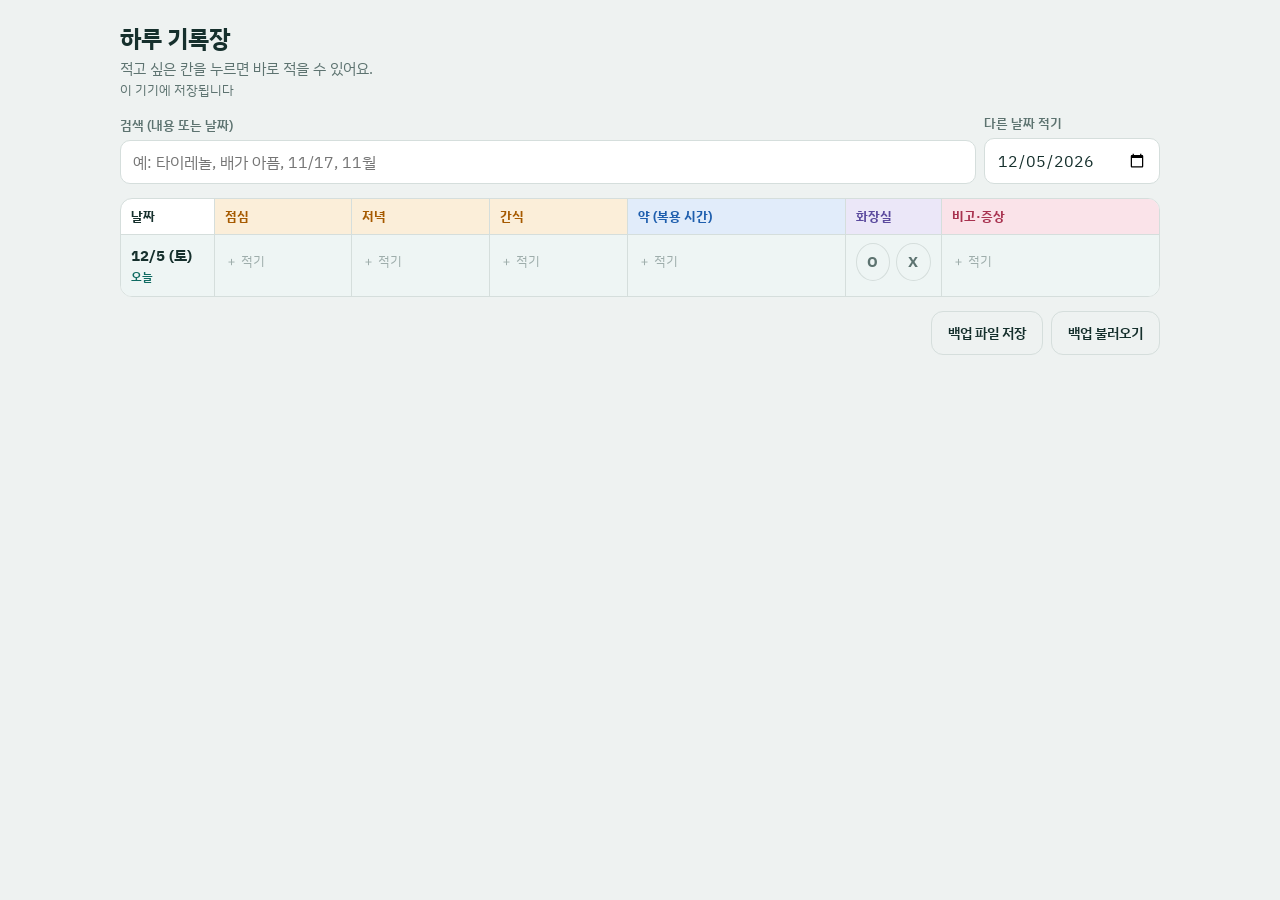
==== index.html @ b30da961 "하루 기록장 PWA 추가 식사·약·화장실·비고를 날짜별 표로 적는 설치형 웹앱. 기록은 기기 안에만 저장되고 오프라인에서 열린다.  Co-Authored-By: Claude Fab" ====
<!doctype html>
<html lang="ko">
<head>
<meta charset="utf-8">
<meta name="viewport" content="width=device-width,initial-scale=1,viewport-fit=cover">
<title>하루 기록장</title>
<meta name="description" content="식사, 약, 화장실, 비고를 날짜별 표로 적는 기록장">
<link rel="manifest" href="manifest.webmanifest">
<meta name="theme-color" content="#eef2f1" media="(prefers-color-scheme: light)">
<meta name="theme-color" content="#101a19" media="(prefers-color-scheme: dark)">
<meta name="apple-mobile-web-app-capable" content="yes">
<meta name="apple-mobile-web-app-title" content="하루 기록장">
<link rel="apple-touch-icon" href="icon-192.png">
<link rel="icon" href="icon-192.png">
<link rel="stylesheet" href="https://fonts.googleapis.com/css2?family=IBM+Plex+Sans+KR:wght@400;500;600;700&display=swap">
<style>
:root { padding: env(safe-area-inset-top, 0px) 0 env(safe-area-inset-bottom, 0px); }
body { margin: 0; }
[hidden] { display: none !important; }
.backup { justify-content: flex-end; }
.backup .ghost { height: 44px; font-size: 0.875rem; }
</style>
</head>
<body>
<style>
/* 레이아웃: 표 하나가 전부 — 하루가 한 줄, 칸을 누르면 그 칸에 적는다. 좁은 화면에서는 하루가 카드 한 장. */
:root {
  --bg: #eef2f1;
  --surface: #ffffff;
  --ink: #16302d;
  --muted: #5d7370;
  --line: #d5dedc;
  --accent: #0f6b62;
  --accent-ink: #ffffff;
  --meal: #a65a00;
  --meal-bg: #fbeed9;
  --med: #1f5fae;
  --med-bg: #e1ecfa;
  --wc: #5b4a9e;
  --wc-bg: #ebe7f8;
  --note: #a8324f;
  --note-bg: #fae3e9;
  --danger: #b3261e;
  --font: "IBM Plex Sans KR", "Apple SD Gothic Neo", "Malgun Gothic", system-ui, sans-serif;
}
@media (prefers-color-scheme: dark) {
  :root:not([data-theme="light"]) {
    --bg: #101a19; --surface: #192725; --ink: #e4eeec; --muted: #94aaa6; --line: #2c3f3c;
    --accent: #55c4b6; --accent-ink: #06211e;
    --meal: #f0b45e; --meal-bg: #3a2c12; --med: #8ab8f5; --med-bg: #172c47;
    --wc: #b9aaf2; --wc-bg: #2a2447;
    --note: #f29bb0; --note-bg: #42202a; --danger: #ff8a80; color-scheme: dark;
  }
}
:root[data-theme="dark"] {
  --bg: #101a19; --surface: #192725; --ink: #e4eeec; --muted: #94aaa6; --line: #2c3f3c;
  --accent: #55c4b6; --accent-ink: #06211e;
  --meal: #f0b45e; --meal-bg: #3a2c12; --med: #8ab8f5; --med-bg: #172c47;
  --wc: #b9aaf2; --wc-bg: #2a2447;
  --note: #f29bb0; --note-bg: #42202a; --danger: #ff8a80; color-scheme: dark;
}
* { box-sizing: border-box; }
body {
  background: var(--bg); color: var(--ink); font-family: var(--font);
  font-size: 16px; line-height: 1.5;
  padding-block: 20px 48px;
  padding-left: max(16px, env(safe-area-inset-left, 0px));
  padding-right: max(16px, env(safe-area-inset-right, 0px));
}
.wrap { max-width: 1040px; margin: 0 auto; display: flex; flex-direction: column; gap: 14px; }
button, input, textarea { font: inherit; color: inherit; }
button { cursor: pointer; }
:focus-visible { outline: 2px solid var(--accent); outline-offset: 2px; }

header h1 { margin: 0; font-size: 1.5rem; font-weight: 700; letter-spacing: -0.01em; }
.hint { margin: 2px 0 0; color: var(--muted); font-size: 0.9375rem; }
.status { font-size: 0.8125rem; color: var(--muted); min-height: 1.2em; }
.status.warn { color: var(--danger); }

.tools { display: flex; gap: 8px; flex-wrap: wrap; align-items: end; }
.field { display: flex; flex-direction: column; gap: 4px; min-width: 0; }
.field.grow { flex: 1 1 200px; }
label, .lbl { font-size: 0.8125rem; font-weight: 600; color: var(--muted); }
input[type="text"], input[type="time"], input[type="date"], input[type="search"], textarea {
  width: 100%; min-height: 44px; padding: 9px 12px; border-radius: 10px;
  border: 1px solid var(--line); background: var(--surface);
}
input[type="time"], input[type="date"] { width: auto; min-width: 11em; font-variant-numeric: tabular-nums; }
textarea { resize: vertical; }

/* 표 */
.tablewrap { border: 1px solid var(--line); border-radius: 12px; background: var(--surface); overflow: hidden; }
table { border-collapse: collapse; width: 100%; table-layout: fixed; font-size: 0.9375rem; }
th, td { text-align: left; vertical-align: top; border-top: 1px solid var(--line); border-left: 1px solid var(--line); padding: 0; }
thead th { border-top: 0; padding: 8px 10px; font-size: 0.8125rem; font-weight: 700; }
th:first-child, td:first-child { border-left: 0; }
col.c-date { width: 6.2em; } col.c-wc { width: 6.4em; } col.c-med { width: 21%; } col.c-note { width: 21%; }
th.h-meal { color: var(--meal); background: var(--meal-bg); }
th.h-med { color: var(--med); background: var(--med-bg); }
th.h-wc { color: var(--wc); background: var(--wc-bg); }
th.h-note { color: var(--note); background: var(--note-bg); }
tbody th { padding: 10px; font-weight: 700; font-variant-numeric: tabular-nums; white-space: nowrap; }
tbody th small { display: block; font-size: 0.75rem; font-weight: 600; color: var(--accent); }
tr.today th, tr.today td { background: color-mix(in srgb, var(--accent) 7%, var(--surface)); }
.cell {
  display: block; width: 100%; min-height: 52px; height: 100%; padding: 8px 10px; text-align: left;
  border: 0; background: none; overflow-wrap: anywhere;
}
.cell:hover { background: color-mix(in srgb, var(--accent) 10%, transparent); }
.cell div + div { margin-top: 4px; }
.cell .t { font-variant-numeric: tabular-nums; font-weight: 600; color: var(--muted); margin-right: 4px; }
.cell .plus { color: var(--muted); opacity: .55; font-size: 0.8125rem; }
td.note .cell { color: var(--note); }
.ox { display: flex; gap: 6px; padding: 8px 10px; }
.ox button {
  width: 38px; height: 38px; border-radius: 50%; border: 1px solid var(--line); background: transparent;
  font-weight: 700; color: var(--muted);
}
.ox button[aria-pressed="true"] { background: var(--wc); border-color: var(--wc); color: var(--surface); }
.ox button[data-ox="X"][aria-pressed="true"] { background: var(--note); border-color: var(--note); }
.empty { color: var(--muted); font-size: 0.9375rem; padding: 12px; margin: 0; }
.linkbtn { border: 0; background: none; padding: 8px 0; color: var(--accent); font-weight: 600; font-size: 0.875rem; align-self: flex-start; }

/* 좁은 화면: 하루가 카드 한 장 */
@media (max-width: 700px) {
  .tablewrap { border: 0; background: none; border-radius: 0; overflow: visible; }
  table, tbody, tr, td, tbody th { display: block; }
  thead, colgroup { display: none; }
  tr { background: var(--surface); border: 1px solid var(--line); border-radius: 12px; overflow: hidden; margin-bottom: 12px; }
  th, td { border-left: 0; }
  tbody th { border-top: 0; font-size: 1rem; }
  tbody th small { display: inline; margin-left: 6px; }
  td { display: grid; grid-template-columns: 4.6em 1fr; align-items: stretch; }
  td::before { content: attr(data-label); padding: 10px; font-size: 0.8125rem; font-weight: 700; }
  td.meal::before { color: var(--meal); background: var(--meal-bg); }
  td.med::before { color: var(--med); background: var(--med-bg); }
  td.wc::before { color: var(--wc); background: var(--wc-bg); }
  td.note::before { color: var(--note); background: var(--note-bg); }
  .cell { min-height: 44px; }
}

/* 입력 창 */
dialog {
  border: 1px solid var(--line); border-radius: 16px; padding: 20px; width: min(460px, calc(100% - 32px));
  background: var(--surface); color: var(--ink); max-height: calc(100% - 32px); overflow-y: auto;
}
dialog::backdrop { background: rgba(8, 20, 18, .55); }
dialog h2 { margin: 0 0 12px; font-size: 1.125rem; font-weight: 700; text-wrap: balance; }
dialog h2 small { display: block; font-size: 0.8125rem; font-weight: 600; color: var(--muted); }
dialog input, dialog textarea { background: var(--bg); }
form { display: flex; flex-direction: column; gap: 12px; }
.row { display: flex; gap: 8px; align-items: end; flex-wrap: wrap; }
.chips { display: flex; flex-wrap: wrap; gap: 6px; }
.chip {
  min-height: 36px; padding: 4px 12px; border-radius: 18px; border: 1px solid var(--line);
  background: transparent; font-size: 0.875rem; color: var(--muted);
}
.chip[aria-pressed="true"] { background: var(--ink); color: var(--surface); border-color: var(--ink); }
.primary { height: 48px; border: 0; border-radius: 12px; background: var(--accent); color: var(--accent-ink); font-weight: 700; flex: 1; }
.ghost { height: 48px; padding: 0 16px; border-radius: 12px; border: 1px solid var(--line); background: transparent; font-weight: 600; }
.have { list-style: none; margin: 0 0 14px; padding: 0; border: 1px solid var(--line); border-radius: 10px; }
.have li { display: flex; gap: 10px; align-items: baseline; padding: 8px 12px; border-top: 1px solid var(--line); }
.have li:first-child { border-top: 0; }
.have .what { flex: 1; min-width: 0; overflow-wrap: anywhere; }
.have .what small { display: block; color: var(--note); }
.have button { border: 0; background: none; padding: 4px 0; font-size: 0.8125rem; color: var(--muted); text-decoration: underline; text-underline-offset: 3px; white-space: nowrap; }
.have button.sure { color: var(--danger); font-weight: 700; }
</style>

<div class="wrap">
  <header>
    <h1>하루 기록장</h1>
    <p class="hint">적고 싶은 칸을 누르면 바로 적을 수 있어요.</p>
    <div class="status" id="status" role="status">기록을 불러오는 중…</div>
  </header>

  <div class="tools">
    <div class="field grow">
      <label for="q">검색 (내용 또는 날짜)</label>
      <input type="search" id="q" placeholder="예: 타이레놀, 배가 아픔, 11/17, 11월">
    </div>
    <div class="field">
      <label for="addDate">다른 날짜 적기</label>
      <input type="date" id="addDate">
    </div>
  </div>

  <div id="table"></div>
  <div class="tools backup">
    <button class="ghost" type="button" id="exportBtn">백업 파일 저장</button>
    <button class="ghost" type="button" id="importBtn">백업 불러오기</button>
    <input type="file" id="importFile" accept="application/json,.json" hidden>
  </div>
  <button class="linkbtn" id="more" type="button" hidden>이전 기록 더 보기</button>
</div>

<dialog id="dlg" aria-labelledby="dlgTitle">
  <h2 id="dlgTitle"></h2>
  <ul class="have" id="have" hidden></ul>
  <form id="form" autocomplete="off">
    <div class="row" id="medRow">
      <div class="field">
        <label for="fTime">복용 시간</label>
        <input type="time" id="fTime">
      </div>
      <div class="field grow">
        <span class="lbl" id="subLbl">복용 시점 (선택)</span>
        <div class="chips" id="subChips" role="group" aria-labelledby="subLbl"></div>
      </div>
    </div>
    <div class="field">
      <label for="fText" id="textLbl">먹은 것</label>
      <input type="text" id="fText" maxlength="300">
      <div class="chips" id="recent" aria-label="자주 쓰는 항목"></div>
    </div>
    <div class="field" id="memoField">
      <label for="fMemo">비고 (선택)</label>
      <textarea id="fMemo" rows="2" maxlength="500"></textarea>
    </div>
    <div class="row">
      <button class="primary" type="submit" id="submitBtn">저장</button>
      <button class="ghost" type="button" id="closeBtn">닫기</button>
    </div>
  </form>
</dialog>

<script>
(() => {
  const $ = (id) => document.getElementById(id);
  const SLOTS = ["점심", "저녁", "간식"];
  const SLOT_TIME = { 아침: "08:00", 점심: "12:30", 저녁: "18:30", 간식: "15:30" };
  const MED_SUBS = ["식전", "식후", "취침 전"];
  const DAYS = ["일", "월", "화", "수", "목", "금", "토"];
  const LS_KEY = "daily-log-v1";

  const pad = (n) => String(n).padStart(2, "0");
  const ymd = (d) => `${d.getFullYear()}-${pad(d.getMonth() + 1)}-${pad(d.getDate())}`;
  const parse = (s) => { const [y, m, d] = s.split("-").map(Number); return new Date(y, m - 1, d); };
  const nowHM = () => { const d = new Date(); return `${pad(d.getHours())}:${pad(d.getMinutes())}`; };
  const niceDate = (s) => { const d = parse(s); return `${d.getMonth() + 1}월 ${d.getDate()}일 ${DAYS[d.getDay()]}요일`; };
  const esc = (s) => String(s ?? "").replace(/[&<>"']/g, (c) => ({ "&": "&amp;", "<": "&lt;", ">": "&gt;", '"': "&quot;", "'": "&#39;" }[c]));
  const mealSlot = (hm) => { const h = +hm.slice(0, 2); return h < 15 ? "점심" : h < 21 ? "저녁" : "간식"; };
  // 날짜 검색용: 2026-11-17, 2026.11.17, 11/17, 11-17, 11.17, 11월17일, 화요일
  const dateWords = (s) => { const d = parse(s), m = d.getMonth() + 1, n = d.getDate(); return `${s} ${s.replace(/-/g, ".")} ${s.replace(/-/g, "/")} ${m}/${n} ${m}-${n} ${m}.${n} ${pad(m)}/${pad(n)} ${pad(m)}.${pad(n)} ${d.getFullYear()}년${m}월${n}일 ${DAYS[d.getDay()]}요일`; };
  const slotOf = (e) => SLOTS.includes(e.sub) ? e.sub : mealSlot(e.time || "12:00");

  const state = {
    days: {},          // "YYYY-MM-DD" -> { entries:[{id,type,time,sub,text,memo}], toilet:"O"|"X"|"" }
    extra: new Set(),  // 기록은 없지만 표에 띄워 둔 날짜
    shown: 31,
    col: null,         // db collection, null이면 이 기기에만 저장
    dlg: null,         // { date, kind:"meal"|"med"|"note", slot, sub, editId, confirmId }
  };
  const dirty = new Map();
  let chain = Promise.resolve();
  const day = (date) => state.days[date] || { entries: [], toilet: "" };
  const hasData = (d) => d.entries.length > 0 || !!d.toilet;

  /* ---------- 저장 ---------- */
  function setStatus(msg, warn) { const el = $("status"); el.textContent = msg; el.classList.toggle("warn", !!warn); }

  function commit(date, d) {
    if (hasData(d)) state.days[date] = d; else { delete state.days[date]; state.extra.add(date); }
    const body = hasData(d) ? { date, entries: d.entries.map((e) => ({ ...e })), toilet: d.toilet || "" } : null;
    render();
    if (!state.col) {
      try { localStorage.setItem(LS_KEY, JSON.stringify(state.days)); setStatus("저장됨 · 이 기기에 보관"); }
      catch { setStatus("저장하지 못했어요. 브라우저 저장 공간을 확인해 주세요.", true); }
      return;
    }
    dirty.set(date, (dirty.get(date) || 0) + 1);
    setStatus("저장 중…");
    chain = chain.then(async () => {
      const ref = state.col.doc(date);
      const write = () => body ? ref.set(body) : ref.delete();
      try {
        try { await write(); }
        catch (e) { if (e && e.code === "unavailable") { await new Promise((r) => setTimeout(r, 800 + Math.random() * 800)); await write(); } else throw e; }
        setStatus("저장됨");
      } catch (e) {
        const c = e && e.code;
        setStatus(c === "quota_exceeded" ? "저장 공간이 가득 찼어요. 오래된 기록을 지워 주세요."
          : c === "invalid_argument" ? "이 계정으로는 저장할 수 없어요. 편집 권한이 필요합니다."
          : "저장하지 못했어요. 연결을 확인하고 다시 시도해 주세요.", true);
      } finally {
        const n = (dirty.get(date) || 1) - 1;
        n ? dirty.set(date, n) : dirty.delete(date);
      }
    });
  }

  const normalize = (raw) => ({
    entries: Array.isArray(raw && raw.entries) ? raw.entries.map((e) => ({ ...e })) : (Array.isArray(raw) ? raw.map((e) => ({ ...e })) : []),
    toilet: raw && (raw.toilet === "O" || raw.toilet === "X") ? raw.toilet : "",
  });

  async function boot() {
    let db = null, uid = null;
    try {
      if (window.claude && window.claude.use) {
        const [d, u] = await Promise.all([window.claude.use("db"), window.claude.use("user")]);
        uid = u ? await u.id() : null;
        db = d;
      }
    } catch { /* 아래에서 기기 저장으로 대체 */ }

    if (db && uid) {
      state.col = db.collection("data/users/" + uid);
      const timer = setTimeout(() => setStatus("아직 기록을 불러오지 못했어요. 연결을 확인해 주세요.", true), 10000);
      state.col.onSnapshot((snap) => {
        if (!snap.metadata.fromCache) { clearTimeout(timer); if (!dirty.size) setStatus("저장됨"); }
        const next = {};
        snap.docs.forEach((doc) => { const d = normalize(doc.data()); if (hasData(d)) next[doc.id] = d; });
        dirty.forEach((_, date) => { if (state.days[date]) next[date] = state.days[date]; else delete next[date]; });
        state.days = next;
        render();
        if (state.dlg && $("dlg").open) renderHave();
      }, () => { clearTimeout(timer); setStatus("기록을 불러올 수 없어요. 페이지를 다시 열어 주세요.", true); });
    } else {
      try {
        const raw = JSON.parse(localStorage.getItem(LS_KEY) || "{}") || {};
        Object.keys(raw).forEach((k) => { const d = normalize(raw[k]); if (hasData(d)) state.days[k] = d; });
      } catch { state.days = {}; }
      setStatus("이 기기에 저장됩니다");
      render();
    }
  }

  /* ---------- 표 ---------- */
  function render() {
    const today = ymd(new Date());
    const q = $("q").value.trim().toLowerCase();
    const set = new Set([today, ...state.extra, ...Object.keys(state.days)]);
    let dates = [...set].sort().reverse();
    if (q) dates = dates.filter((d) => dateWords(d).includes(q.replace(/\s+/g, "")) || day(d).entries.some((e) => `${e.text} ${e.memo || ""} ${e.sub || ""}`.toLowerCase().includes(q)));
    const total = dates.length;
    dates = dates.slice(0, state.shown);
    $("more").hidden = total <= state.shown;

    if (!dates.length) { $("table").innerHTML = `<p class="empty">검색 결과가 없어요.</p>`; return; }

    const plus = `<span class="plus">＋ 적기</span>`;
    const cellBtn = (date, key, label, items) =>
      `<button type="button" class="cell" data-date="${date}" data-cell="${key}" aria-label="${niceDate(date)} ${label} 적기">${items.length ? items.map((x) => `<div>${x}</div>`).join("") : plus}</button>`;

    const rows = dates.map((date) => {
      const d = day(date);
      const meals = { 점심: [], 저녁: [], 간식: [] }, meds = [], notes = [];
      d.entries.forEach((e) => {
        if (e.type === "meal") meals[slotOf(e)].push(esc(e.text));
        else if (e.type === "med") meds.push(`<span class="t">${esc(e.time)}</span>${esc(e.text)}${e.sub ? ` (${esc(e.sub)})` : ""}`);
        else notes.push(esc(e.text));
        if (e.memo) notes.push(`${esc(e.text)} → ${esc(e.memo)}`);
      });
      const dt = parse(date);
      return `<tr class="${date === today ? "today" : ""}">
        <th scope="row">${dt.getMonth() + 1}/${dt.getDate()} (${DAYS[dt.getDay()]})${date === today ? "<small>오늘</small>" : ""}</th>
        ${SLOTS.map((s) => `<td class="meal" data-label="${s}">${cellBtn(date, "meal:" + s, s, meals[s])}</td>`).join("")}
        <td class="med" data-label="약">${cellBtn(date, "med", "약", meds)}</td>
        <td class="wc" data-label="화장실"><div class="ox" role="group" aria-label="${niceDate(date)} 화장실">
          <button type="button" data-date="${date}" data-ox="O" aria-pressed="${d.toilet === "O"}" aria-label="갔음">O</button>
          <button type="button" data-date="${date}" data-ox="X" aria-pressed="${d.toilet === "X"}" aria-label="못 감">X</button>
        </div></td>
        <td class="note" data-label="비고">${cellBtn(date, "note", "비고", notes)}</td>
      </tr>`;
    });

    $("table").innerHTML = `<div class="tablewrap"><table>
      <colgroup><col class="c-date"><col><col><col><col class="c-med"><col class="c-wc"><col class="c-note"></colgroup>
      <thead><tr><th>날짜</th>${SLOTS.map((s) => `<th class="h-meal">${s}</th>`).join("")}<th class="h-med">약 (복용 시간)</th><th class="h-wc">화장실</th><th class="h-note">비고·증상</th></tr></thead>
      <tbody>${rows.join("")}</tbody></table></div>`;
  }

  $("table").addEventListener("click", (ev) => {
    const ox = ev.target.closest("[data-ox]");
    if (ox) {
      const d = day(ox.dataset.date);
      commit(ox.dataset.date, { entries: d.entries, toilet: d.toilet === ox.dataset.ox ? "" : ox.dataset.ox });
      return;
    }
    const c = ev.target.closest("[data-cell]"); if (!c) return;
    const [kind, slot] = c.dataset.cell.split(":");
    openDlg(c.dataset.date, kind, slot || "");
  });
  $("q").addEventListener("input", () => { state.shown = 31; render(); });
  $("more").addEventListener("click", () => { state.shown += 31; render(); });
  $("addDate").addEventListener("change", (ev) => {
    const v = ev.target.value; if (!/^\d{4}-\d{2}-\d{2}$/.test(v)) return;
    state.extra.add(v); $("q").value = ""; state.shown = Math.max(state.shown, 400); ev.target.value = ymd(new Date());
    render();
    const btn = document.querySelector(`.cell[data-date="${v}"]`);
    if (btn) btn.closest("tr").scrollIntoView({ block: "center", behavior: "smooth" });
  });

  /* ---------- 입력 창 ---------- */
  const inCell = (e) => {
    const g = state.dlg;
    return g.kind === "meal" ? e.type === "meal" && slotOf(e) === g.slot : e.type === g.kind;
  };

  function openDlg(date, kind, slot) {
    state.dlg = { date, kind, slot, sub: "", editId: null, confirmId: null };
    const name = kind === "meal" ? slot : kind === "med" ? "약" : "비고·증상";
    $("dlgTitle").innerHTML = `<small>${niceDate(date)}</small>${name}`;
    $("textLbl").textContent = kind === "meal" ? "먹은 것" : kind === "med" ? "약 이름" : "내용";
    $("fText").placeholder = kind === "meal" ? "예: 김치찌개, 밥 반 공기" : kind === "med" ? "예: 타이레놀 1정" : "예: 오후부터 두통";
    $("fMemo").placeholder = kind === "meal" ? "예: 먹고 배가 아픔" : "예: 먹고 메스꺼움";
    $("medRow").hidden = kind !== "med";
    $("memoField").hidden = kind === "note";
    clearForm();
    renderHave(); renderRecent();
    $("dlg").showModal();
    $("fText").focus();
  }

  function clearForm() {
    const g = state.dlg;
    g.editId = null; g.sub = "";
    $("fText").value = ""; $("fMemo").value = "";
    $("fTime").value = nowHM();
    $("submitBtn").textContent = "저장";
    renderSubs();
  }
  function renderSubs() {
    $("subChips").innerHTML = MED_SUBS.map((s) => `<button type="button" class="chip" data-sub="${s}" aria-pressed="${s === state.dlg.sub}">${s}</button>`).join("");
  }
  function renderHave() {
    const g = state.dlg, list = day(g.date).entries.filter(inCell);
    $("have").hidden = !list.length;
    $("have").innerHTML = list.map((e) => `<li>
      <span class="what">${e.type === "med" ? `<b>${esc(e.time)}</b> ` : ""}${esc(e.text)}${e.type === "med" && e.sub ? ` (${esc(e.sub)})` : ""}${e.memo ? `<small>비고: ${esc(e.memo)}</small>` : ""}</span>
      <button type="button" data-edit="${esc(e.id)}">수정</button>
      <button type="button" data-del="${esc(e.id)}" class="${g.confirmId === e.id ? "sure" : ""}">${g.confirmId === e.id ? "한 번 더 누르면 삭제" : "삭제"}</button>
    </li>`).join("");
  }
  function renderRecent() {
    const g = state.dlg, box = $("recent");
    if (g.kind === "note") { box.innerHTML = ""; return; }
    const count = new Map();
    Object.keys(state.days).sort().reverse().slice(0, 60).forEach((d) => {
      state.days[d].entries.forEach((e) => { if (e.type === g.kind && e.text) count.set(e.text, (count.get(e.text) || 0) + 1); });
    });
    const top = [...count.entries()].sort((a, b) => b[1] - a[1]).slice(0, 5).map((x) => x[0]);
    box.innerHTML = top.map((s) => `<button type="button" class="chip" data-fill="${esc(s)}">${esc(s)}</button>`).join("");
  }

  $("have").addEventListener("click", (ev) => {
    const b = ev.target.closest("button"); if (!b) return;
    const g = state.dlg, d = day(g.date);
    if (b.dataset.edit) {
      const e = d.entries.find((x) => x.id === b.dataset.edit); if (!e) return;
      g.editId = e.id; g.confirmId = null; g.sub = e.type === "med" ? (e.sub || "") : "";
      $("fText").value = e.text; $("fMemo").value = e.memo || ""; $("fTime").value = e.time || nowHM();
      $("submitBtn").textContent = "수정 저장";
      renderSubs(); renderHave(); $("fText").focus();
    } else if (b.dataset.del) {
      if (g.confirmId !== b.dataset.del) { g.confirmId = b.dataset.del; renderHave(); return; }
      g.confirmId = null;
      if (g.editId === b.dataset.del) clearForm();
      commit(g.date, { entries: d.entries.filter((x) => x.id !== b.dataset.del), toilet: d.toilet });
      renderHave();
    }
  });
  $("subChips").addEventListener("click", (ev) => {
    const b = ev.target.closest("button"); if (!b) return;
    state.dlg.sub = state.dlg.sub === b.dataset.sub ? "" : b.dataset.sub; renderSubs();
  });
  $("recent").addEventListener("click", (ev) => {
    const b = ev.target.closest("button"); if (!b) return;
    $("fText").value = b.dataset.fill; $("fText").focus();
  });

  $("form").addEventListener("submit", (ev) => {
    ev.preventDefault();
    const g = state.dlg, text = $("fText").value.trim();
    if (!text) { $("fText").focus(); return; }
    const d = day(g.date);
    const old = g.editId ? d.entries.find((x) => x.id === g.editId) : null;
    const entry = {
      id: g.editId || (Date.now().toString(36) + Math.random().toString(36).slice(2, 6)),
      type: g.kind,
      time: g.kind === "med" ? ($("fTime").value || nowHM()) : g.kind === "meal" ? SLOT_TIME[g.slot] : (old ? old.time : nowHM()),
      sub: g.kind === "meal" ? g.slot : g.kind === "med" ? g.sub : "",
      text,
      memo: g.kind === "note" ? "" : $("fMemo").value.trim(),
    };
    const entries = d.entries.filter((e) => e.id !== entry.id);
    entries.push(entry);
    entries.sort((a, b) => (a.time || "").localeCompare(b.time || ""));
    commit(g.date, { entries, toilet: d.toilet });
    $("dlg").close();
  });
  $("closeBtn").addEventListener("click", () => $("dlg").close());
  $("dlg").addEventListener("click", (ev) => { if (ev.target === $("dlg")) $("dlg").close(); });

  /* ---------- 백업 ---------- */
  $("exportBtn").addEventListener("click", () => {
    const blob = new Blob([JSON.stringify({ app: "daily-log", version: 1, days: state.days }, null, 2)], { type: "application/json" });
    const a = document.createElement("a");
    a.href = URL.createObjectURL(blob); a.download = "하루기록장-백업-" + ymd(new Date()) + ".json";
    document.body.appendChild(a); a.click(); a.remove();
    setTimeout(() => URL.revokeObjectURL(a.href), 5000);
    setStatus("백업 파일을 저장했어요");
  });
  $("importBtn").addEventListener("click", () => $("importFile").click());
  $("importFile").addEventListener("change", async (ev) => {
    const f = ev.target.files[0]; ev.target.value = ""; if (!f) return;
    try {
      const raw = JSON.parse(await f.text());
      const src = raw && raw.days && typeof raw.days === "object" ? raw.days : null;
      if (!src) throw new Error("format");
      let n = 0;
      Object.keys(src).forEach((k) => {
        if (!/^\d{4}-\d{2}-\d{2}$/.test(k)) return;
        const d = normalize(src[k]); if (hasData(d)) { state.days[k] = d; n++; }
      });
      localStorage.setItem(LS_KEY, JSON.stringify(state.days));
      render(); setStatus(n + "일치 기록을 불러왔어요");
    } catch { setStatus("불러오지 못했어요. 하루 기록장 백업 파일(.json)인지 확인해 주세요.", true); }
  });

  $("addDate").value = ymd(new Date());
  render();
  boot();
  if ("serviceWorker" in navigator) navigator.serviceWorker.register("sw.js").catch(() => {});
})();
</script>

</body>
</html>
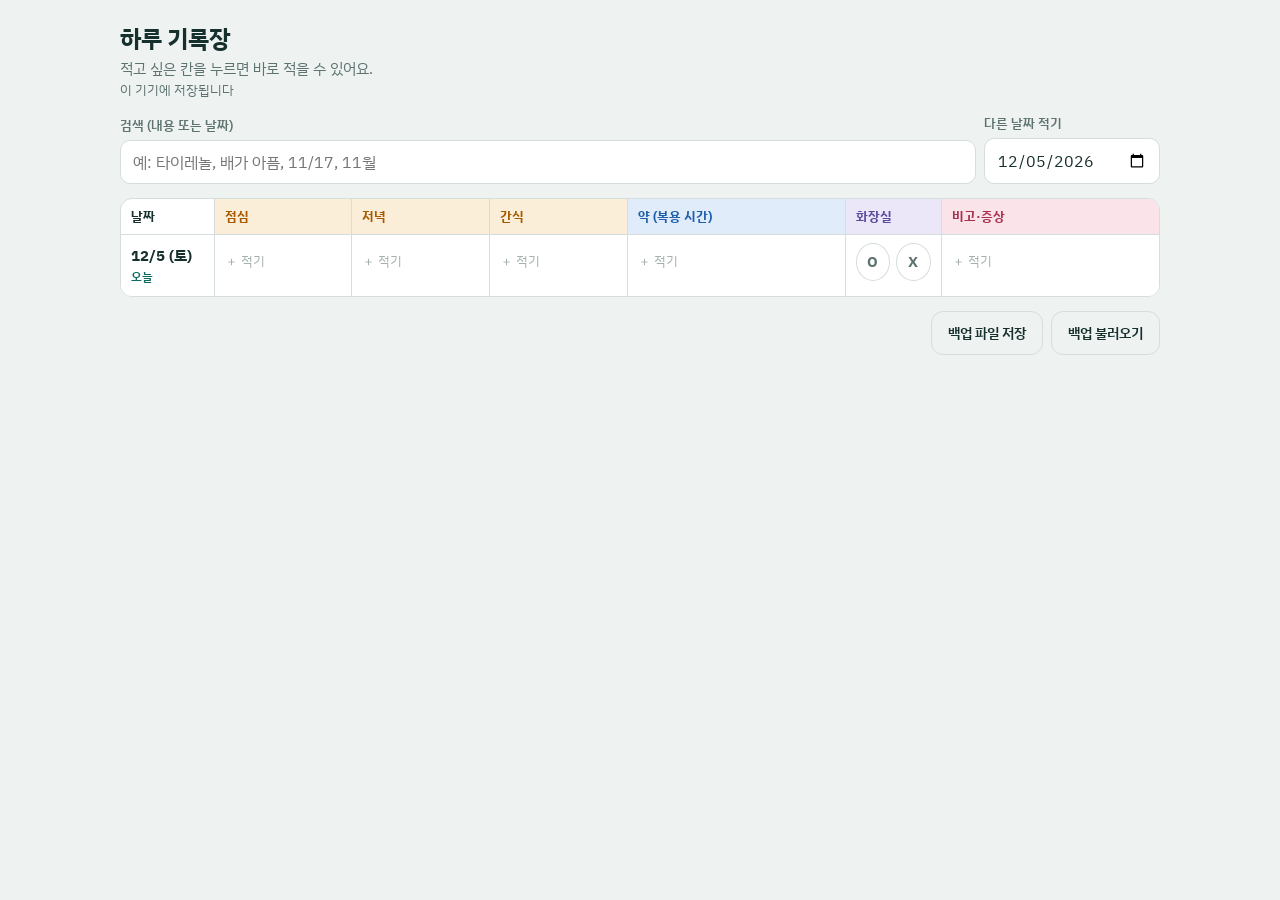
==== commit 1d7553ec: "오늘 줄은 흰색, 지난 날은 연한 회색으로 구분 Co-Authored-By: Claude Fable 5.2 <noreply@anthropic.com> Claude-Session: " ====
--- a/index.html
+++ b/index.html
@@ -101,7 +101,8 @@
 th.h-note { color: var(--note); background: var(--note-bg); }
 tbody th { padding: 10px; font-weight: 700; font-variant-numeric: tabular-nums; white-space: nowrap; }
 tbody th small { display: block; font-size: 0.75rem; font-weight: 600; color: var(--accent); }
-tr.today th, tr.today td { background: color-mix(in srgb, var(--accent) 7%, var(--surface)); }
+tbody th, tbody td { background: color-mix(in srgb, var(--ink) 7%, var(--surface)); }
+tr.today th, tr.today td { background: var(--surface); }
 .cell {
   display: block; width: 100%; min-height: 52px; height: 100%; padding: 8px 10px; text-align: left;
   border: 0; background: none; overflow-wrap: anywhere;
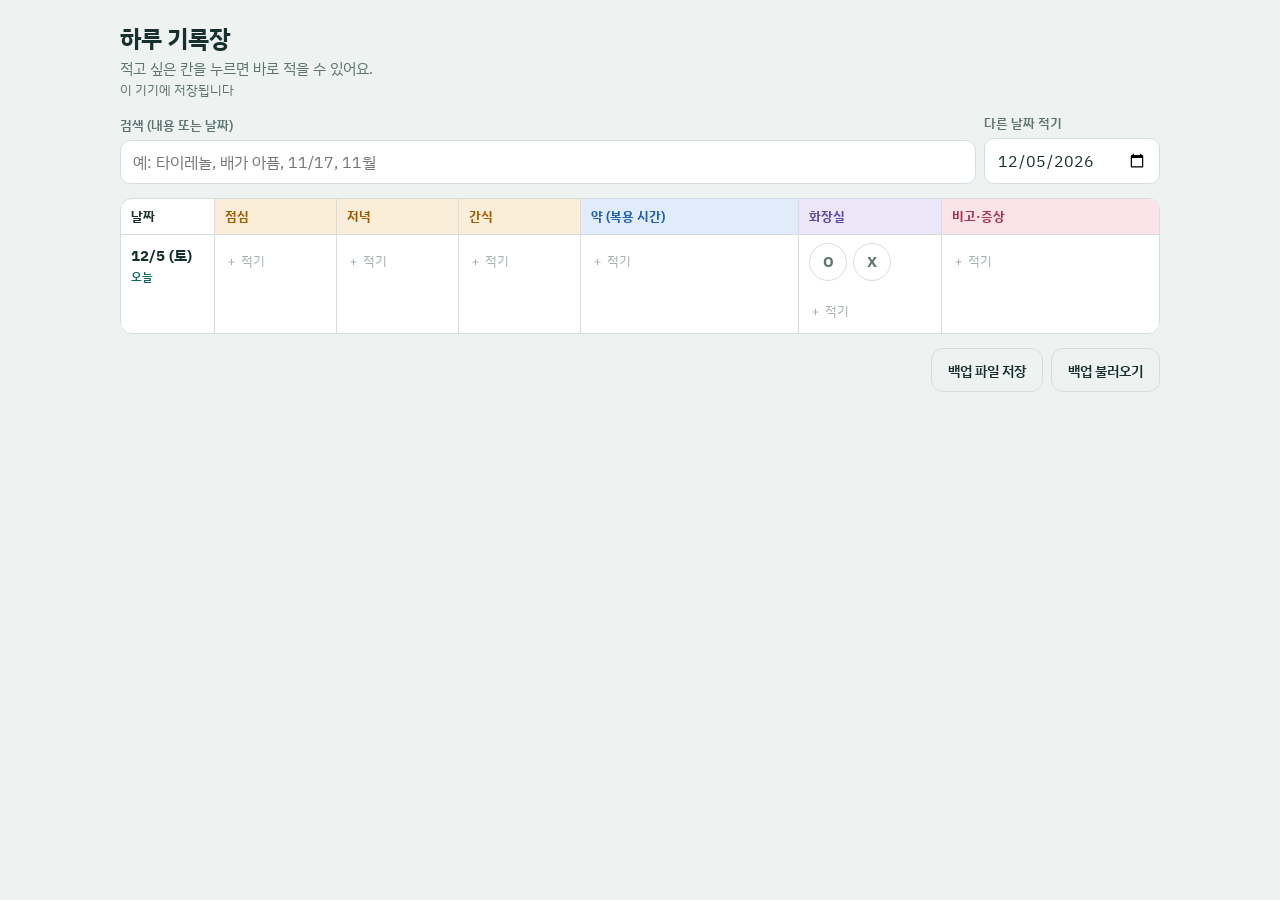
==== commit 2092b15c: "화장실 칸에 상태 메모 입력 추가 O/X 옆 칸을 누르면 그날 화장실 상태를 짧게 적을 수 있다.  Co-Authored-By: Claude Fable 5.2 <noreply@an" ====
--- a/index.html
+++ b/index.html
@@ -94,7 +94,7 @@
 th, td { text-align: left; vertical-align: top; border-top: 1px solid var(--line); border-left: 1px solid var(--line); padding: 0; }
 thead th { border-top: 0; padding: 8px 10px; font-size: 0.8125rem; font-weight: 700; }
 th:first-child, td:first-child { border-left: 0; }
-col.c-date { width: 6.2em; } col.c-wc { width: 6.4em; } col.c-med { width: 21%; } col.c-note { width: 21%; }
+col.c-date { width: 6.2em; } col.c-wc { width: 9.5em; } col.c-med { width: 21%; } col.c-note { width: 21%; }
 th.h-meal { color: var(--meal); background: var(--meal-bg); }
 th.h-med { color: var(--med); background: var(--med-bg); }
 th.h-wc { color: var(--wc); background: var(--wc-bg); }
@@ -119,6 +119,8 @@
 }
 .ox button[aria-pressed="true"] { background: var(--wc); border-color: var(--wc); color: var(--surface); }
 .ox button[data-ox="X"][aria-pressed="true"] { background: var(--note); border-color: var(--note); }
+.wcwrap { display: flex; flex-wrap: wrap; align-items: center; }
+.wcwrap .cell { flex: 1 1 5em; width: auto; min-height: 44px; color: var(--wc); }
 .empty { color: var(--muted); font-size: 0.9375rem; padding: 12px; margin: 0; }
 .linkbtn { border: 0; background: none; padding: 8px 0; color: var(--accent); font-weight: 600; font-size: 0.875rem; align-self: flex-start; }
 
@@ -254,15 +256,16 @@
   };
   const dirty = new Map();
   let chain = Promise.resolve();
-  const day = (date) => state.days[date] || { entries: [], toilet: "" };
-  const hasData = (d) => d.entries.length > 0 || !!d.toilet;
+  const day = (date) => state.days[date] || { entries: [], toilet: "", toiletNote: "" };
+  const hasData = (d) => d.entries.length > 0 || !!d.toilet || !!d.toiletNote;
 
   /* ---------- 저장 ---------- */
   function setStatus(msg, warn) { const el = $("status"); el.textContent = msg; el.classList.toggle("warn", !!warn); }
 
   function commit(date, d) {
+    d = { toiletNote: day(date).toiletNote || "", ...d };
     if (hasData(d)) state.days[date] = d; else { delete state.days[date]; state.extra.add(date); }
-    const body = hasData(d) ? { date, entries: d.entries.map((e) => ({ ...e })), toilet: d.toilet || "" } : null;
+    const body = hasData(d) ? { date, entries: d.entries.map((e) => ({ ...e })), toilet: d.toilet || "", toiletNote: d.toiletNote || "" } : null;
     render();
     if (!state.col) {
       try { localStorage.setItem(LS_KEY, JSON.stringify(state.days)); setStatus("저장됨 · 이 기기에 보관"); }
@@ -293,6 +296,7 @@
   const normalize = (raw) => ({
     entries: Array.isArray(raw && raw.entries) ? raw.entries.map((e) => ({ ...e })) : (Array.isArray(raw) ? raw.map((e) => ({ ...e })) : []),
     toilet: raw && (raw.toilet === "O" || raw.toilet === "X") ? raw.toilet : "",
+    toiletNote: raw && typeof raw.toiletNote === "string" ? raw.toiletNote : "",
   });
 
   async function boot() {
@@ -333,7 +337,7 @@
     const q = $("q").value.trim().toLowerCase();
     const set = new Set([today, ...state.extra, ...Object.keys(state.days)]);
     let dates = [...set].sort().reverse();
-    if (q) dates = dates.filter((d) => dateWords(d).includes(q.replace(/\s+/g, "")) || day(d).entries.some((e) => `${e.text} ${e.memo || ""} ${e.sub || ""}`.toLowerCase().includes(q)));
+    if (q) dates = dates.filter((d) => dateWords(d).includes(q.replace(/\s+/g, "")) || day(d).entries.some((e) => `${e.text} ${e.memo || ""} ${e.sub || ""}`.toLowerCase().includes(q)) || (day(d).toiletNote || "").toLowerCase().includes(q));
     const total = dates.length;
     dates = dates.slice(0, state.shown);
     $("more").hidden = total <= state.shown;
@@ -358,10 +362,10 @@
         <th scope="row">${dt.getMonth() + 1}/${dt.getDate()} (${DAYS[dt.getDay()]})${date === today ? "<small>오늘</small>" : ""}</th>
         ${SLOTS.map((s) => `<td class="meal" data-label="${s}">${cellBtn(date, "meal:" + s, s, meals[s])}</td>`).join("")}
         <td class="med" data-label="약">${cellBtn(date, "med", "약", meds)}</td>
-        <td class="wc" data-label="화장실"><div class="ox" role="group" aria-label="${niceDate(date)} 화장실">
+        <td class="wc" data-label="화장실"><div class="wcwrap"><div class="ox" role="group" aria-label="${niceDate(date)} 화장실">
           <button type="button" data-date="${date}" data-ox="O" aria-pressed="${d.toilet === "O"}" aria-label="갔음">O</button>
           <button type="button" data-date="${date}" data-ox="X" aria-pressed="${d.toilet === "X"}" aria-label="못 감">X</button>
-        </div></td>
+        </div>${cellBtn(date, "wc", "화장실 상태", d.toiletNote ? [esc(d.toiletNote)] : [])}</div></td>
         <td class="note" data-label="비고">${cellBtn(date, "note", "비고", notes)}</td>
       </tr>`;
     });
@@ -401,14 +405,15 @@
 
   function openDlg(date, kind, slot) {
     state.dlg = { date, kind, slot, sub: "", editId: null, confirmId: null };
-    const name = kind === "meal" ? slot : kind === "med" ? "약" : "비고·증상";
+    const name = kind === "meal" ? slot : kind === "med" ? "약" : kind === "wc" ? "화장실 상태" : "비고·증상";
     $("dlgTitle").innerHTML = `<small>${niceDate(date)}</small>${name}`;
-    $("textLbl").textContent = kind === "meal" ? "먹은 것" : kind === "med" ? "약 이름" : "내용";
-    $("fText").placeholder = kind === "meal" ? "예: 김치찌개, 밥 반 공기" : kind === "med" ? "예: 타이레놀 1정" : "예: 오후부터 두통";
+    $("textLbl").textContent = kind === "meal" ? "먹은 것" : kind === "med" ? "약 이름" : kind === "wc" ? "어떤 상태였나요 (비우고 저장하면 지워져요)" : "내용";
+    $("fText").placeholder = kind === "meal" ? "예: 김치찌개, 밥 반 공기" : kind === "med" ? "예: 타이레놀 1정" : kind === "wc" ? "예: 묽음, 딱딱함, 배 아픔" : "예: 오후부터 두통";
     $("fMemo").placeholder = kind === "meal" ? "예: 먹고 배가 아픔" : "예: 먹고 메스꺼움";
     $("medRow").hidden = kind !== "med";
-    $("memoField").hidden = kind === "note";
+    $("memoField").hidden = kind === "note" || kind === "wc";
     clearForm();
+    if (kind === "wc") $("fText").value = day(date).toiletNote || "";
     renderHave(); renderRecent();
     $("dlg").showModal();
     $("fText").focus();
@@ -439,6 +444,7 @@
     if (g.kind === "note") { box.innerHTML = ""; return; }
     const count = new Map();
     Object.keys(state.days).sort().reverse().slice(0, 60).forEach((d) => {
+      if (g.kind === "wc") { const t = state.days[d].toiletNote; if (t) count.set(t, (count.get(t) || 0) + 1); return; }
       state.days[d].entries.forEach((e) => { if (e.type === g.kind && e.text) count.set(e.text, (count.get(e.text) || 0) + 1); });
     });
     const top = [...count.entries()].sort((a, b) => b[1] - a[1]).slice(0, 5).map((x) => x[0]);
@@ -474,6 +480,7 @@
   $("form").addEventListener("submit", (ev) => {
     ev.preventDefault();
     const g = state.dlg, text = $("fText").value.trim();
+    if (g.kind === "wc") { const w = day(g.date); commit(g.date, { entries: w.entries, toilet: w.toilet, toiletNote: text }); $("dlg").close(); return; }
     if (!text) { $("fText").focus(); return; }
     const d = day(g.date);
     const old = g.editId ? d.entries.find((x) => x.id === g.editId) : null;
